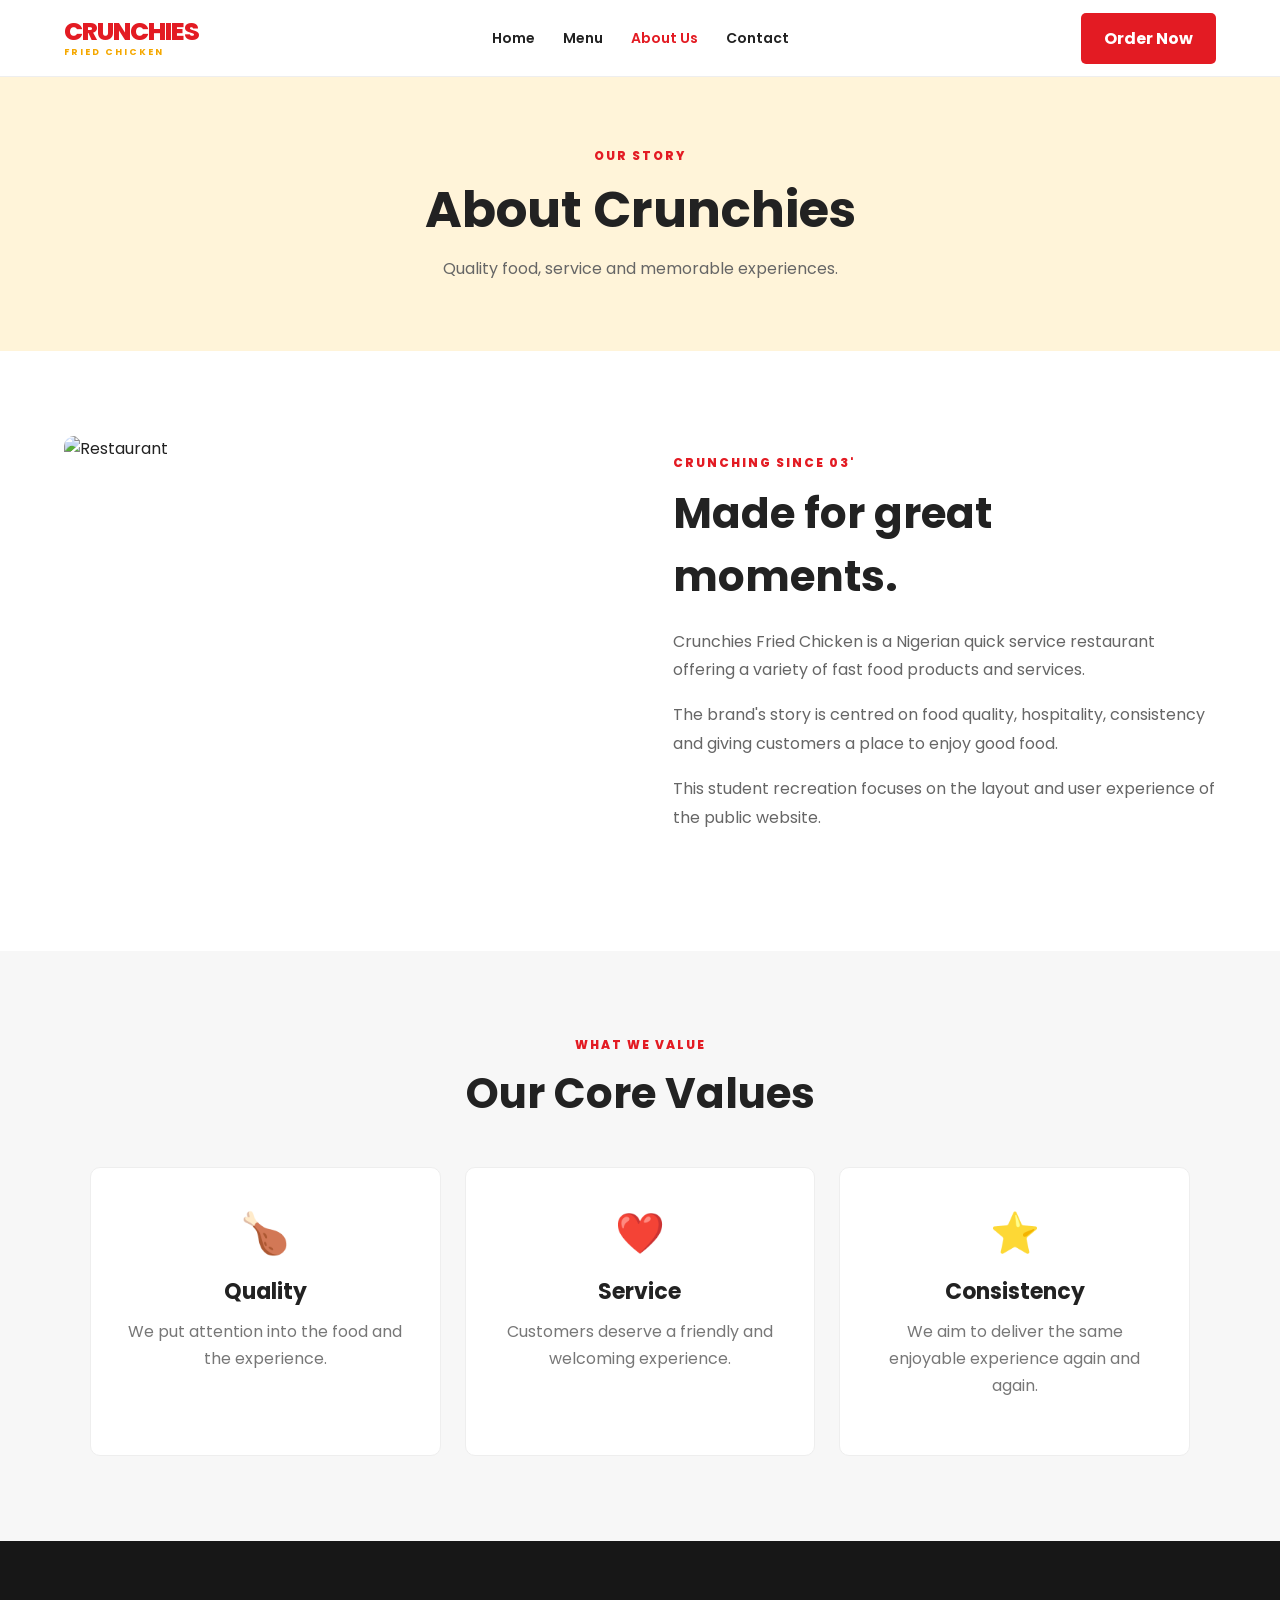
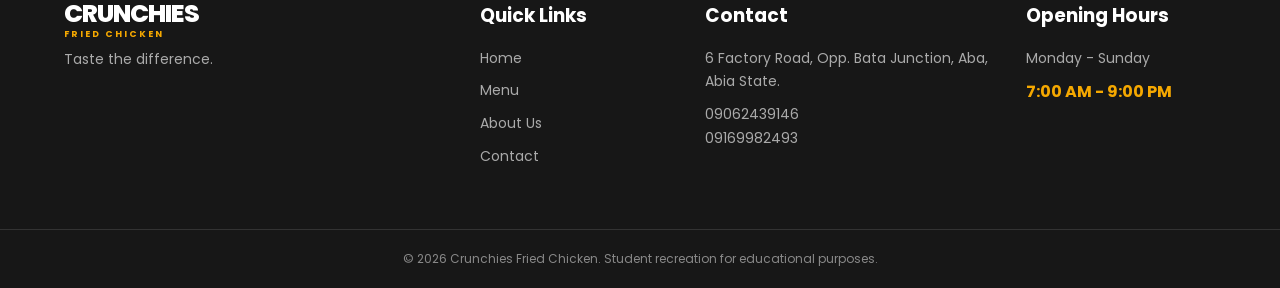
==== about.html @ a965e1eb "Add files via upload" ====
<!DOCTYPE html>
<html lang="en">
<head>
<meta charset="UTF-8"><meta name="viewport" content="width=device-width, initial-scale=1.0">
<title>Crunchies | About Us</title>
<link rel="preconnect" href="https://fonts.googleapis.com"><link rel="preconnect" href="https://fonts.gstatic.com" crossorigin>
<link href="https://fonts.googleapis.com/css2?family=Poppins:wght@400;500;600;700;800&display=swap" rel="stylesheet"><link rel="stylesheet" href="style.css">
</head>
<body>
<header class="header"><div class="container nav"><a class="logo" href="index.html"><span>CRUNCHIES</span><small>FRIED CHICKEN</small></a><button class="menu-toggle">☰</button><nav class="nav-links"><a href="index.html">Home</a><a href="menu.html">Menu</a><a class="active" href="about.html">About Us</a><a href="contact.html">Contact</a></nav><a class="btn btn-red nav-order" href="menu.html">Order Now</a></div></header>
<main>
<section class="page-hero"><div class="container"><p class="eyebrow">OUR STORY</p><h1>About Crunchies</h1><p>Quality food, service and memorable experiences.</p></div></section>
<section class="section"><div class="container about-preview"><img src="https://images.unsplash.com/photo-1513639776629-7b61b0ac49cb?auto=format&fit=crop&w=1000&q=85" alt="Restaurant"><div><p class="eyebrow">CRUNCHING SINCE 03'</p><h2>Made for great moments.</h2><p>Crunchies Fried Chicken is a Nigerian quick service restaurant offering a variety of fast food products and services.</p><p>The brand's story is centred on food quality, hospitality, consistency and giving customers a place to enjoy good food.</p><p>This student recreation focuses on the layout and user experience of the public website.</p></div></div></section>
<section class="section light"><div class="container"><div class="section-title"><p class="eyebrow">WHAT WE VALUE</p><h2>Our Core Values</h2></div><div class="three-cards"><article class="choice-card"><div class="icon">🍗</div><h3>Quality</h3><p>We put attention into the food and the experience.</p></article><article class="choice-card"><div class="icon">❤️</div><h3>Service</h3><p>Customers deserve a friendly and welcoming experience.</p></article><article class="choice-card"><div class="icon">⭐</div><h3>Consistency</h3><p>We aim to deliver the same enjoyable experience again and again.</p></article></div></div></section>
</main>
<footer><div class="container footer-grid"><div><a class="logo footer-logo" href="index.html"><span>CRUNCHIES</span><small>FRIED CHICKEN</small></a><p>Taste the difference.</p></div><div><h3>Quick Links</h3><a href="index.html">Home</a><a href="menu.html">Menu</a><a href="about.html">About Us</a><a href="contact.html">Contact</a></div><div><h3>Contact</h3><p>6 Factory Road, Opp. Bata Junction, Aba, Abia State.</p><p>09062439146<br>09169982493</p></div><div><h3>Opening Hours</h3><p>Monday - Sunday</p><strong>7:00 AM - 9:00 PM</strong></div></div><div class="copyright">© 2026 Crunchies Fried Chicken. Student recreation for educational purposes.</div></footer>
<script src="script.js"></script>
</body></html>
---- style.css ----
*{margin:0;padding:0;box-sizing:border-box}html{scroll-behavior:smooth}body{font-family:Poppins,sans-serif;color:#222;background:#fff}a{text-decoration:none;color:inherit}button,input,select,textarea{font:inherit}img{width:100%;display:block}.container{width:90%;max-width:1200px;margin:auto}.header{background:#fff;border-bottom:1px solid #eee;position:sticky;top:0;z-index:1000}.nav{min-height:76px;display:flex;align-items:center;justify-content:space-between;gap:25px}.logo{display:flex;flex-direction:column;line-height:1}.logo span{color:#e31b23;font-size:25px;font-weight:800;letter-spacing:-1px}.logo small{color:#f5a800;font-size:9px;font-weight:700;letter-spacing:2px;margin-top:4px}.nav-links{display:flex;gap:28px}.nav-links a{font-size:14px;font-weight:600}.nav-links a:hover,.nav-links a.active{color:#e31b23}.btn{display:inline-block;border:0;border-radius:5px;padding:13px 23px;font-weight:700;cursor:pointer}.btn-red{background:#e31b23;color:#fff}.btn-red:hover{background:#b9151b}.btn-dark{background:#222;color:#fff}.btn-outline{border:2px solid #e31b23;color:#e31b23}.button-row{display:flex;gap:12px;flex-wrap:wrap}.menu-toggle{display:none;border:0;background:none;font-size:26px}.hero{background:#fff4d9;padding:85px 0}.hero-grid{display:grid;grid-template-columns:1fr 1fr;align-items:center;gap:55px}.eyebrow{color:#e31b23;font-size:12px;font-weight:800;letter-spacing:2px}.hero h1{font-size:64px;line-height:1.05;margin:15px 0}.hero h1 span{display:block;color:#e31b23}.hero-copy>p:not(.eyebrow){max-width:520px;color:#666;line-height:1.8;margin-bottom:25px}.hero-photo{width:450px;height:450px;border-radius:50%;overflow:hidden;border:14px solid #fff;box-shadow:0 15px 40px #0002;margin:auto}.hero-photo img{height:100%;object-fit:cover}.section{padding:85px 0}.light{background:#f7f7f7}.section-title{text-align:center;margin-bottom:42px}.section-title h2{font-size:42px;margin:8px 0}.section-title>p:last-child{color:#777}.two-cards,.three-cards{display:grid;grid-template-columns:repeat(2,1fr);gap:24px;max-width:900px;margin:auto}.three-cards{grid-template-columns:repeat(3,1fr);max-width:1100px}.choice-card{text-align:center;padding:35px;background:#fff;border:1px solid #eee;border-radius:10px}.icon{font-size:40px;margin-bottom:12px}.choice-card h3{font-size:22px;margin-bottom:10px}.choice-card p{color:#777;line-height:1.7;margin-bottom:20px}.category-row{display:flex;justify-content:center;gap:10px;flex-wrap:wrap;margin-bottom:40px}.category-row a,.menu-tabs .tab{border:1px solid #ddd;background:#fff;padding:11px 20px;border-radius:25px;cursor:pointer}.category-row a:hover,.menu-tabs .tab.active,.menu-tabs .tab:hover{background:#e31b23;color:#fff;border-color:#e31b23}.product-grid{display:grid;grid-template-columns:repeat(4,1fr);gap:20px}.product-card{background:#fff;border-radius:10px;overflow:hidden;box-shadow:0 4px 18px #0000000d}.product-card>img{height:205px;object-fit:cover}.product-info{padding:18px}.product-info h3{font-size:17px;margin-bottom:6px}.product-info p{font-size:13px;color:#777;min-height:40px}.product-info>div{display:flex;align-items:center;justify-content:space-between;margin-top:15px}.product-info strong{color:#e31b23}.plus{width:34px;height:34px;border-radius:50%;background:#e31b23;color:#fff;border:0;display:grid;place-items:center;font-size:20px;cursor:pointer}.center{text-align:center;margin-top:40px}.app-banner{background:#e31b23;color:#fff;padding:85px 0}.app-grid{display:grid;grid-template-columns:1fr 300px;align-items:center;gap:70px}.yellow{color:#ffd45c}.app-grid h2{font-size:44px;line-height:1.2;margin:12px 0}.app-grid>div:first-child>p:not(.eyebrow){max-width:550px;line-height:1.8;opacity:.9}.store{background:#fff;color:#222;padding:12px 18px;border-radius:5px;font-weight:700}.phone{width:230px;height:420px;background:#111;border:8px solid #111;border-radius:32px;padding:10px;transform:rotate(5deg);margin:auto}.phone-screen{height:100%;border-radius:23px;background:#fff4d9;color:#222;text-align:center;padding:35px 12px}.phone-screen b{color:#e31b23}.phone-food{font-size:75px;margin:65px 0 20px}.phone-screen button{background:#e31b23;color:#fff;border:0;padding:10px 25px;border-radius:5px}.about-preview{display:grid;grid-template-columns:1fr 1fr;gap:65px;align-items:center}.about-preview img{height:430px;object-fit:cover;border-radius:10px}.about-preview h2{font-size:42px;margin:10px 0 20px}.about-preview p:not(.eyebrow){color:#666;line-height:1.8;margin-bottom:16px}.newsletter{background:#fff4d9;padding:65px 0}.newsletter-box{background:#fff;padding:40px;border-radius:10px;display:flex;justify-content:space-between;align-items:center;gap:30px}.newsletter-box h2{font-size:30px;margin:7px 0}.newsletter-box p:not(.eyebrow){color:#777}.newsletter form{display:flex;min-width:430px}.newsletter input{flex:1;border:1px solid #ddd;padding:14px;outline:0}.page-hero{background:#fff4d9;text-align:center;padding:70px 0}.page-hero h1{font-size:50px;margin:8px 0}.page-hero p:last-child{color:#666}.order-selector{display:grid;grid-template-columns:repeat(4,1fr);gap:15px;background:#f7f7f7;padding:20px;border-radius:10px;margin-bottom:35px}.order-selector label{display:block;font-size:12px;font-weight:700;margin-bottom:7px}.order-selector select{width:100%;padding:12px;border:1px solid #ddd;background:#fff}.menu-tabs{display:flex;gap:9px;flex-wrap:wrap;justify-content:center;margin-bottom:35px}.cart-box{margin-top:50px;background:#f7f7f7;padding:25px;border-radius:10px}.cart-box h2{margin-bottom:20px}.cart-row{display:flex;justify-content:space-between;border-bottom:1px solid #ddd;padding:12px 0}.cart-total{display:flex;justify-content:space-between;font-size:20px;margin:20px 0}.contact-grid{display:grid;grid-template-columns:repeat(3,1fr);gap:20px}.contact-card{text-align:center;border:1px solid #eee;border-radius:10px;padding:35px}.contact-card p{color:#777;line-height:1.7}.contact-form-wrap{margin-top:50px;background:#f7f7f7;padding:40px;border-radius:10px;display:grid;grid-template-columns:1fr 1.2fr;gap:50px}.contact-form-wrap h2{font-size:36px;margin:8px 0}.contact-form-wrap p:not(.eyebrow){color:#777}.contact-form-wrap form{display:flex;flex-direction:column;gap:14px}.contact-form-wrap input,.contact-form-wrap textarea{border:1px solid #ddd;padding:14px;outline:0;resize:vertical}.footer-grid{display:grid;grid-template-columns:2fr 1fr 1.5fr 1fr;gap:35px;padding:60px 0}.footer-grid>div{display:flex;flex-direction:column;gap:9px}.footer-grid h3{margin-bottom:8px}.footer-grid p,.footer-grid a:not(.footer-logo){color:#aaa;font-size:14px;line-height:1.7}.footer-logo span{color:#fff}.footer-logo small{color:#f5a800}.footer-grid strong{color:#f5a800}.copyright{border-top:1px solid #333;text-align:center;color:#888;padding:20px;font-size:12px;background:#171717}footer{background:#171717;color:#fff}.empty-cart{color:#777}@media(max-width:900px){.nav-links{display:none;position:absolute;left:0;right:0;top:76px;background:#fff;flex-direction:column;padding:20px 5%;box-shadow:0 10px 20px #0001}.nav-links.open{display:flex}.menu-toggle{display:block;margin-left:auto}.hero-grid,.about-preview,.contact-form-wrap{grid-template-columns:1fr}.hero{text-align:center}.hero-copy>p:not(.eyebrow){margin-left:auto;margin-right:auto}.button-row{justify-content:center}.hero-photo{width:340px;height:340px}.product-grid{grid-template-columns:repeat(2,1fr)}.three-cards{grid-template-columns:1fr}.app-grid{grid-template-columns:1fr;text-align:center}.app-grid>div:first-child>p:not(.eyebrow){margin:auto auto 20px}.app-grid .button-row{justify-content:center}.newsletter-box{flex-direction:column;text-align:center}.order-selector{grid-template-columns:repeat(2,1fr)}.contact-grid{grid-template-columns:1fr}.footer-grid{grid-template-columns:1fr 1fr}}@media(max-width:600px){.nav-order{padding:9px 13px;font-size:12px}.hero{padding:60px 0}.hero h1{font-size:43px}.hero-photo{width:280px;height:280px}.section{padding:65px 0}.section-title h2{font-size:34px}.two-cards{grid-template-columns:1fr}.product-grid{grid-template-columns:1fr}.category-row{justify-content:flex-start;overflow-x:auto;flex-wrap:nowrap;padding-bottom:5px}.category-row a{white-space:nowrap}.app-grid h2{font-size:34px}.about-preview h2{font-size:34px}.newsletter-box{padding:28px 20px}.newsletter form{min-width:100%;flex-direction:column;gap:10px}.order-selector{grid-template-columns:1fr}.page-hero h1{font-size:38px}.footer-grid{grid-template-columns:1fr}}
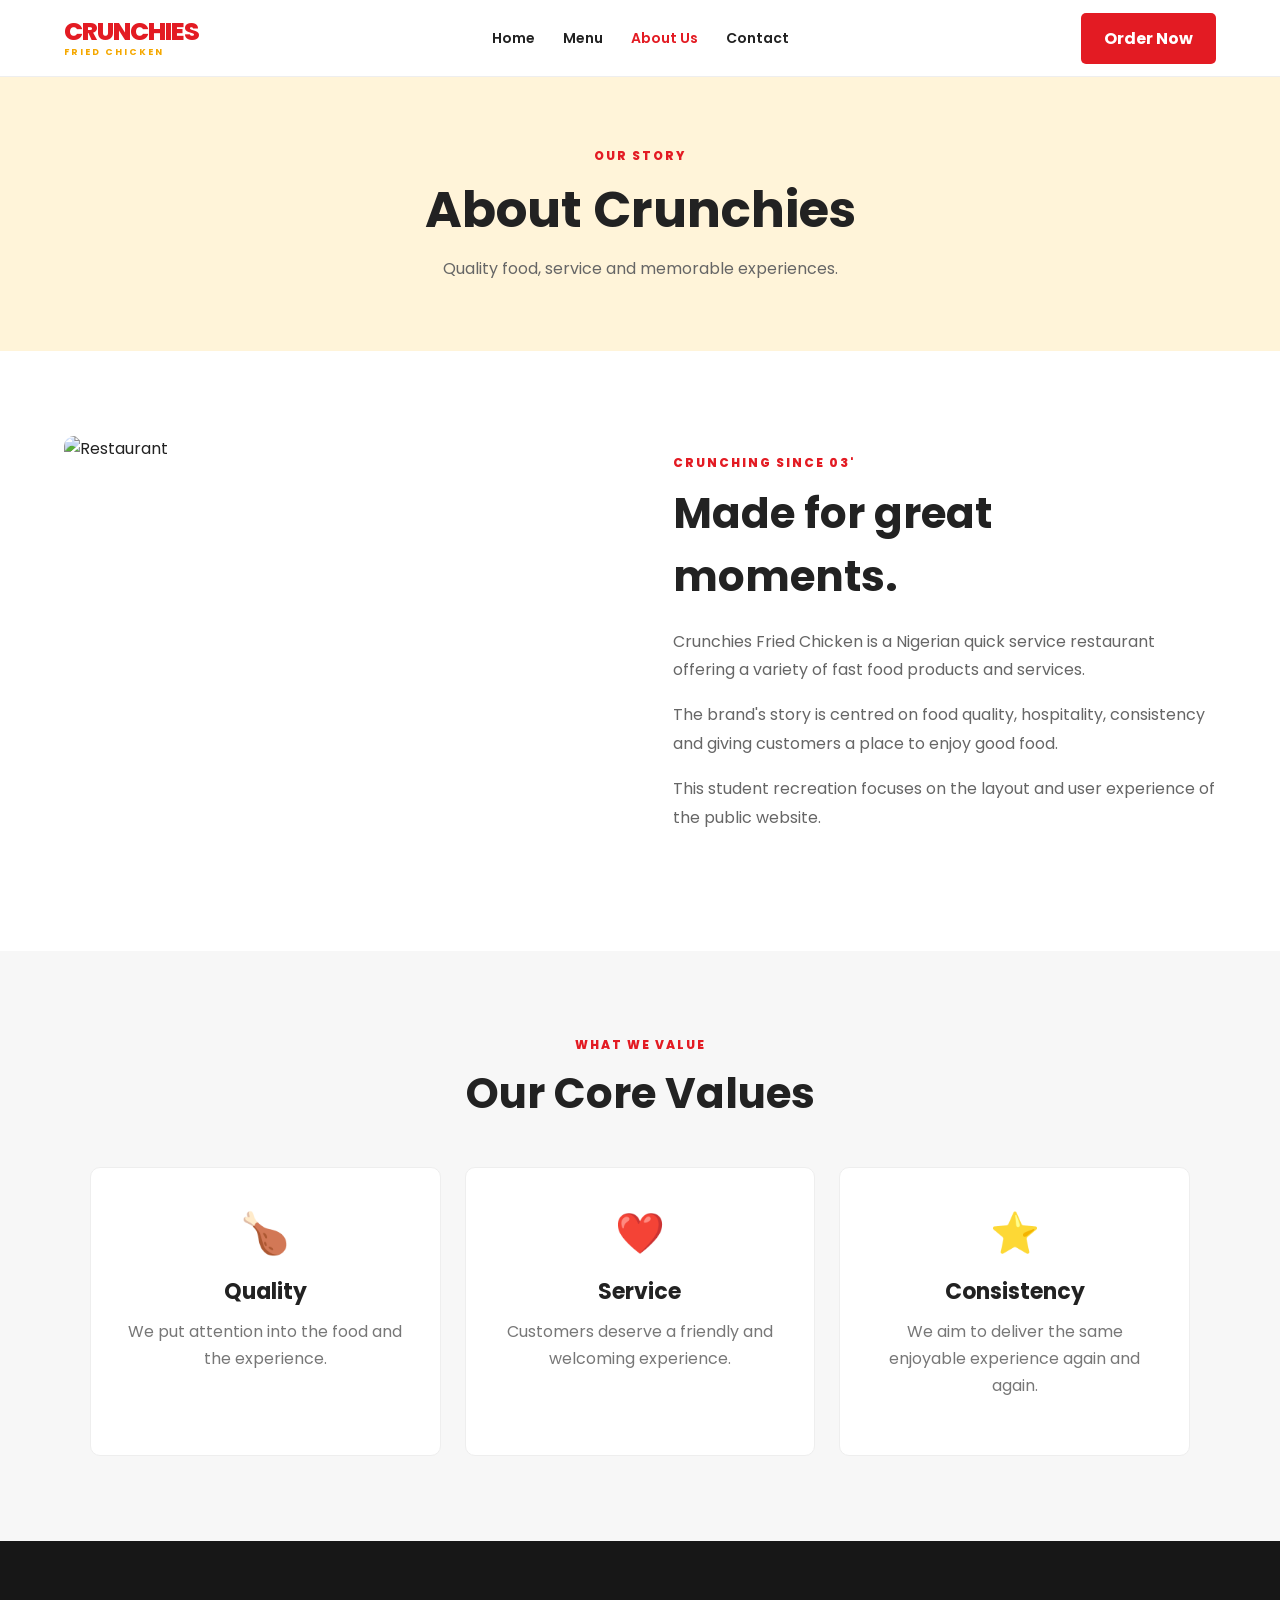
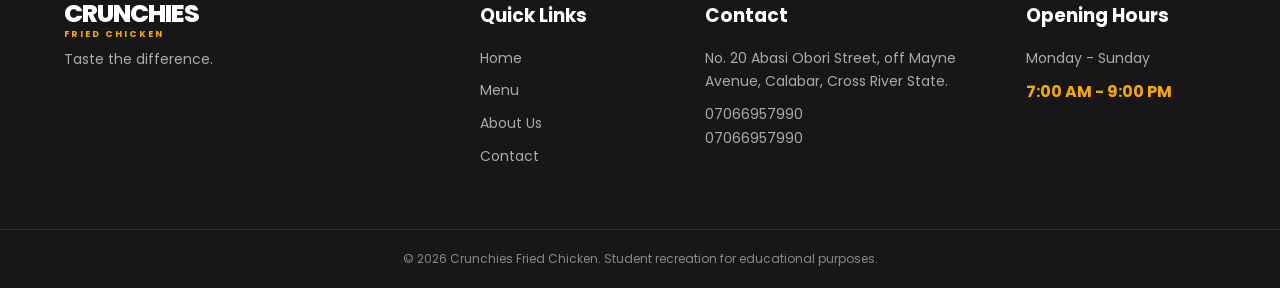
==== commit c204e8ac: "Modify footer section with new location and contacts Updated footer with new contact details and add" ====
--- a/about.html
+++ b/about.html
@@ -13,6 +13,6 @@
 <section class="section"><div class="container about-preview"><img src="https://images.unsplash.com/photo-1513639776629-7b61b0ac49cb?auto=format&fit=crop&w=1000&q=85" alt="Restaurant"><div><p class="eyebrow">CRUNCHING SINCE 03'</p><h2>Made for great moments.</h2><p>Crunchies Fried Chicken is a Nigerian quick service restaurant offering a variety of fast food products and services.</p><p>The brand's story is centred on food quality, hospitality, consistency and giving customers a place to enjoy good food.</p><p>This student recreation focuses on the layout and user experience of the public website.</p></div></div></section>
 <section class="section light"><div class="container"><div class="section-title"><p class="eyebrow">WHAT WE VALUE</p><h2>Our Core Values</h2></div><div class="three-cards"><article class="choice-card"><div class="icon">🍗</div><h3>Quality</h3><p>We put attention into the food and the experience.</p></article><article class="choice-card"><div class="icon">❤️</div><h3>Service</h3><p>Customers deserve a friendly and welcoming experience.</p></article><article class="choice-card"><div class="icon">⭐</div><h3>Consistency</h3><p>We aim to deliver the same enjoyable experience again and again.</p></article></div></div></section>
 </main>
-<footer><div class="container footer-grid"><div><a class="logo footer-logo" href="index.html"><span>CRUNCHIES</span><small>FRIED CHICKEN</small></a><p>Taste the difference.</p></div><div><h3>Quick Links</h3><a href="index.html">Home</a><a href="menu.html">Menu</a><a href="about.html">About Us</a><a href="contact.html">Contact</a></div><div><h3>Contact</h3><p>6 Factory Road, Opp. Bata Junction, Aba, Abia State.</p><p>09062439146<br>09169982493</p></div><div><h3>Opening Hours</h3><p>Monday - Sunday</p><strong>7:00 AM - 9:00 PM</strong></div></div><div class="copyright">© 2026 Crunchies Fried Chicken. Student recreation for educational purposes.</div></footer>
+<footer><div class="container footer-grid"><div><a class="logo footer-logo" href="index.html"><span>CRUNCHIES</span><small>FRIED CHICKEN</small></a><p>Taste the difference.</p></div><div><h3>Quick Links</h3><a href="index.html">Home</a><a href="menu.html">Menu</a><a href="about.html">About Us</a><a href="contact.html">Contact</a></div><div><h3>Contact</h3><p>No. 20 Abasi Obori Street, off Mayne Avenue, Calabar, Cross River State.</p><p>07066957990<br>07066957990</p></div><div><h3>Opening Hours</h3><p>Monday - Sunday</p><strong>7:00 AM - 9:00 PM</strong></div></div><div class="copyright">© 2026 Crunchies Fried Chicken. Student recreation for educational purposes.</div></footer>
 <script src="script.js"></script>
 </body></html>
